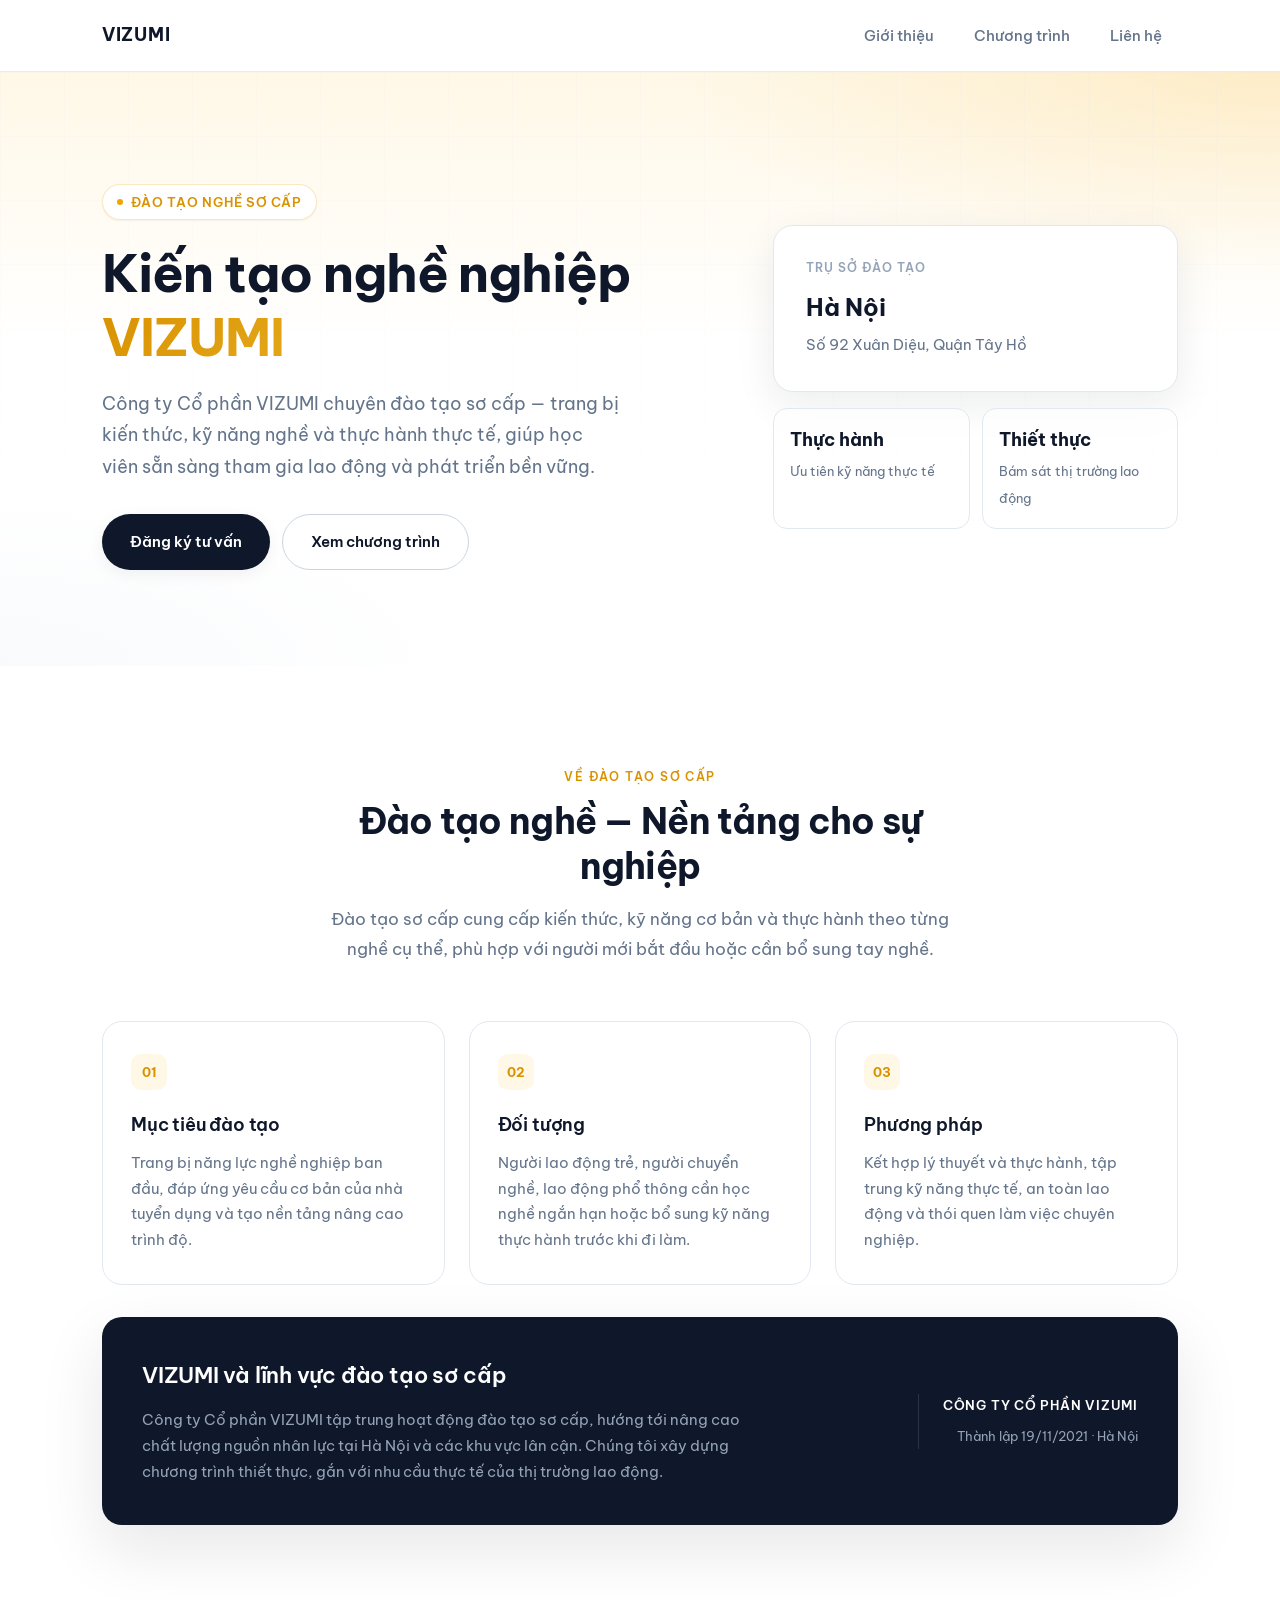
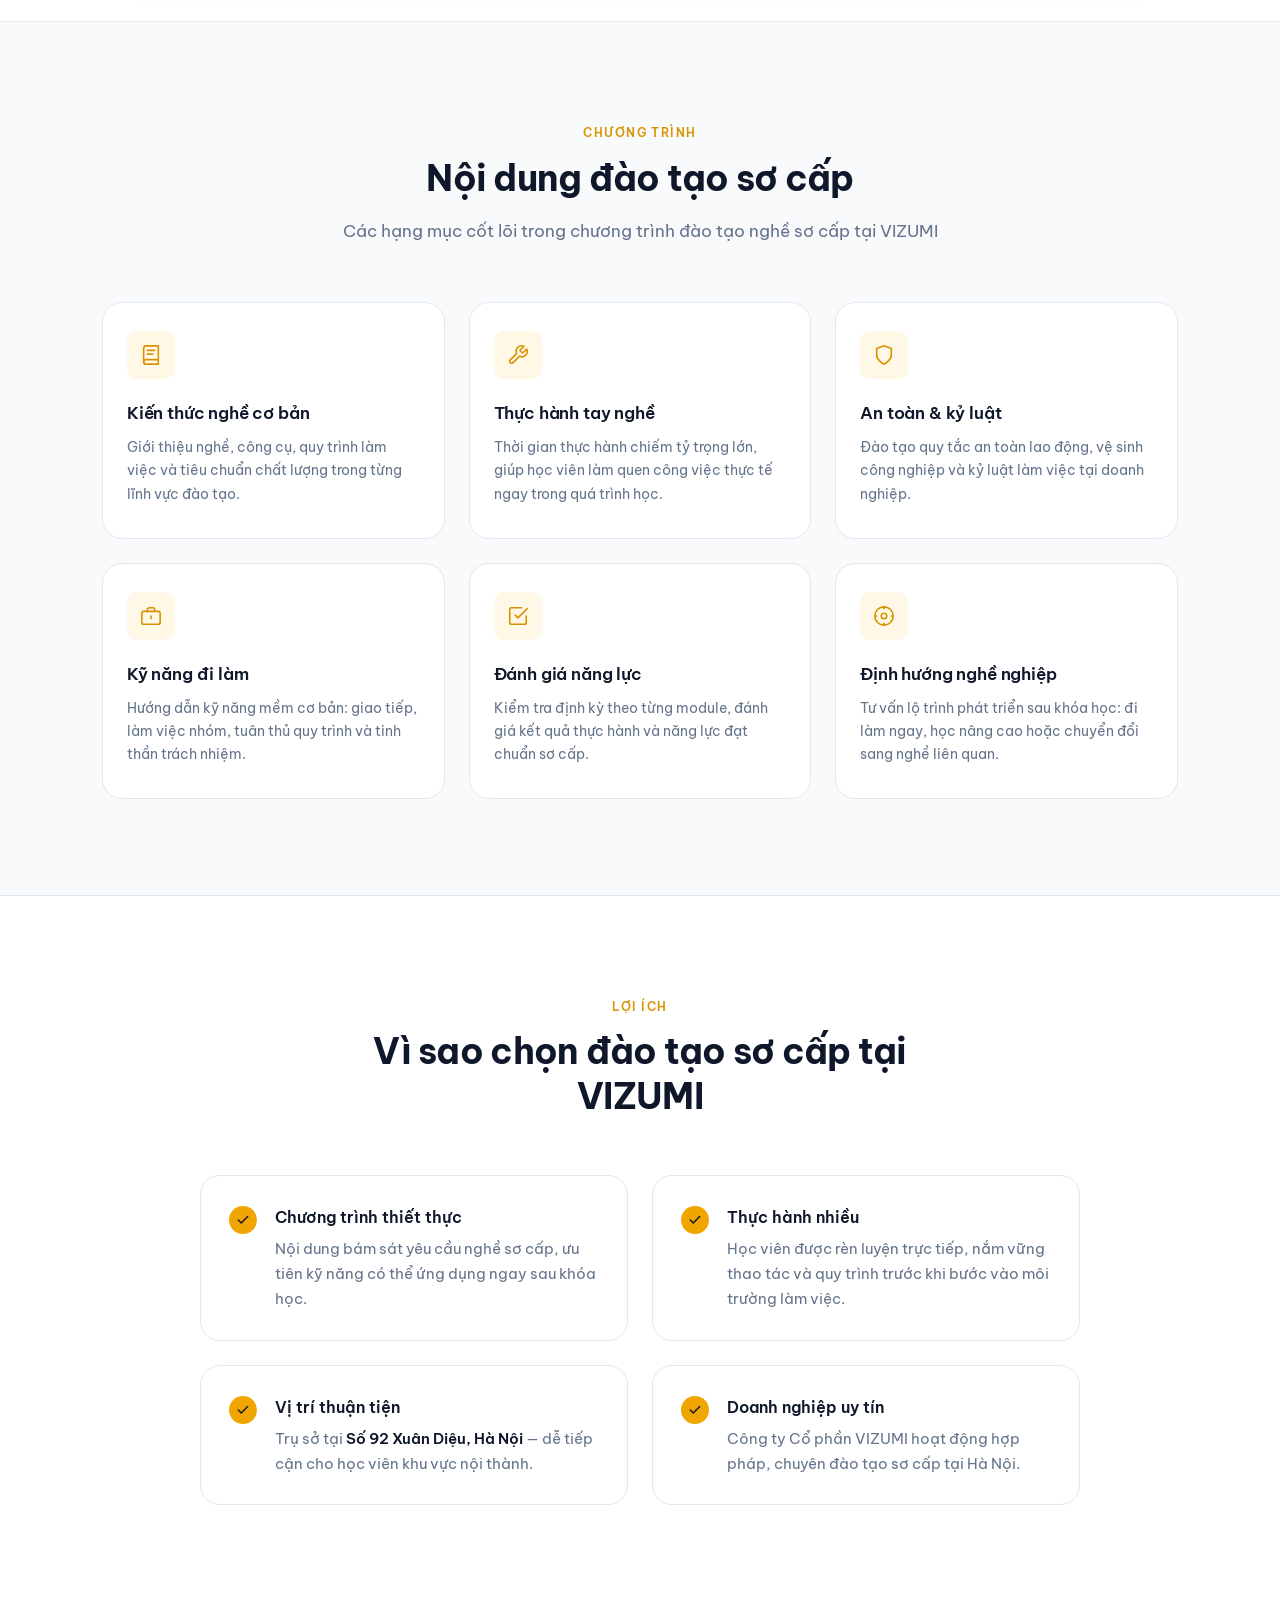
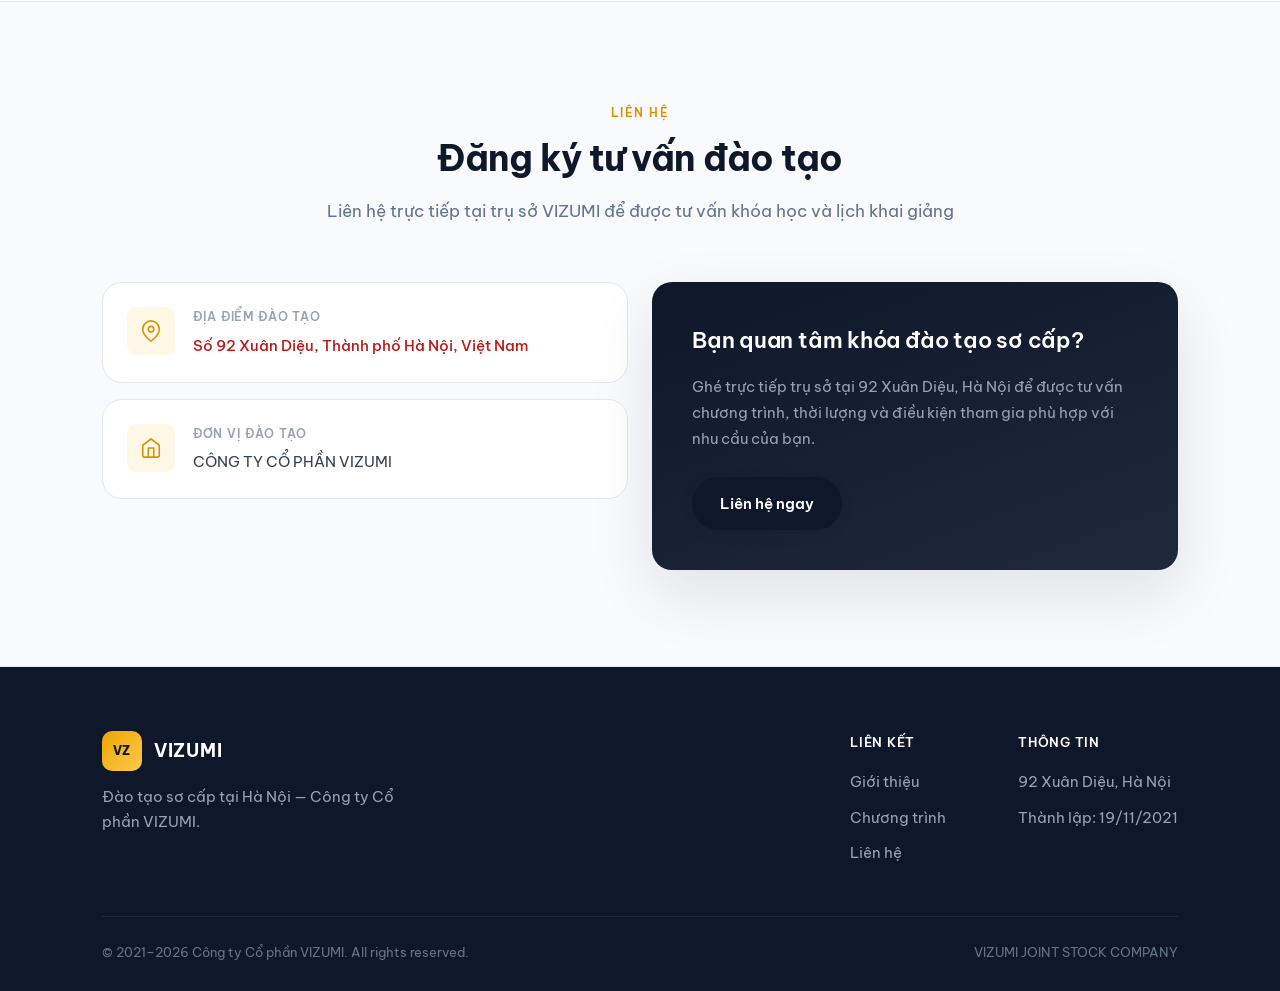
==== index.html @ edff9e30 "feat: Add landing page and 404 page" ====
<!doctype html>
<html lang="vi">
  <head>
    <meta charset="UTF-8" />
    <meta name="viewport" content="width=device-width, initial-scale=1.0" />
    <meta name="description" content="VIZUMI - Đào tạo sơ cấp, trang bị kỹ năng nghề và năng lực lao động tại Hà Nội" />
    <title>VIZUMI — Đào tạo sơ cấp</title>
    <link rel="preconnect" href="https://fonts.googleapis.com" />
    <link rel="preconnect" href="https://fonts.gstatic.com" crossorigin />
    <link
      href="https://fonts.googleapis.com/css2?family=Be+Vietnam+Pro:ital,wght@0,400;0,500;0,600;0,700;1,400&display=swap"
      rel="stylesheet"
    />
    <link rel="stylesheet" href="style.css" />
  </head>
  <body>
    <header class="header">
      <div class="container header__inner">
        <a href="index.html" class="logo"> VIZUMI </a>
        <nav class="nav">
          <a href="#about">Giới thiệu</a>
          <a href="#programs">Chương trình</a>
          <a href="#contact">Liên hệ</a>
        </nav>
      </div>
    </header>

    <section class="hero">
      <div class="container hero__inner">
        <div class="hero__content">
          <span class="hero__badge">Đào tạo nghề sơ cấp</span>
          <h1>
            Kiến tạo nghề nghiệp
            <span>VIZUMI</span>
          </h1>
          <p class="hero__subtitle">
            Công ty Cổ phần VIZUMI chuyên đào tạo sơ cấp — trang bị kiến thức, kỹ năng nghề và thực hành thực tế, giúp
            học viên sẵn sàng tham gia lao động và phát triển bền vững.
          </p>
          <div class="hero__actions">
            <a href="#contact" class="btn btn--primary">Đăng ký tư vấn</a>
            <a href="#programs" class="btn btn--ghost">Xem chương trình</a>
          </div>
        </div>

        <aside class="hero__aside">
          <div class="hero__panel">
            <span class="hero__panel-label">Trụ sở đào tạo</span>
            <span class="hero__panel-value">Hà Nội</span>
            <span class="hero__panel-desc">Số 92 Xuân Diệu, Quận Tây Hồ</span>
          </div>
          <div class="hero__highlights">
            <div class="hero__highlight">
              <strong>Thực hành</strong>
              <span>Ưu tiên kỹ năng thực tế</span>
            </div>
            <div class="hero__highlight">
              <strong>Thiết thực</strong>
              <span>Bám sát thị trường lao động</span>
            </div>
          </div>
        </aside>
      </div>
    </section>

    <section class="section" id="about">
      <div class="container">
        <div class="section__header">
          <span class="section__label">Về đào tạo sơ cấp</span>
          <h2>Đào tạo nghề — Nền tảng cho sự nghiệp</h2>
          <p>
            Đào tạo sơ cấp cung cấp kiến thức, kỹ năng cơ bản và thực hành theo từng nghề cụ thể, phù hợp với người mới
            bắt đầu hoặc cần bổ sung tay nghề.
          </p>
        </div>

        <div class="intro-grid">
          <article class="intro-card">
            <span class="intro-card__num">01</span>
            <h3>Mục tiêu đào tạo</h3>
            <p>
              Trang bị năng lực nghề nghiệp ban đầu, đáp ứng yêu cầu cơ bản của nhà tuyển dụng và tạo nền tảng nâng cao
              trình độ.
            </p>
          </article>
          <article class="intro-card">
            <span class="intro-card__num">02</span>
            <h3>Đối tượng</h3>
            <p>
              Người lao động trẻ, người chuyển nghề, lao động phổ thông cần học nghề ngắn hạn hoặc bổ sung kỹ năng thực
              hành trước khi đi làm.
            </p>
          </article>
          <article class="intro-card">
            <span class="intro-card__num">03</span>
            <h3>Phương pháp</h3>
            <p>
              Kết hợp lý thuyết và thực hành, tập trung kỹ năng thực tế, an toàn lao động và thói quen làm việc chuyên
              nghiệp.
            </p>
          </article>
        </div>

        <div class="about-banner">
          <div class="about-banner__content">
            <h3>VIZUMI và lĩnh vực đào tạo sơ cấp</h3>
            <p>
              Công ty Cổ phần VIZUMI tập trung hoạt động đào tạo sơ cấp, hướng tới nâng cao chất lượng nguồn nhân lực
              tại Hà Nội và các khu vực lân cận. Chúng tôi xây dựng chương trình thiết thực, gắn với nhu cầu thực tế của
              thị trường lao động.
            </p>
          </div>
          <div class="about-banner__tag">
            <strong>CÔNG TY CỔ PHẦN VIZUMI</strong>
            <span>Thành lập 19/11/2021 · Hà Nội</span>
          </div>
        </div>
      </div>
    </section>

    <section class="section section--alt" id="programs">
      <div class="container">
        <div class="section__header">
          <span class="section__label">Chương trình</span>
          <h2>Nội dung đào tạo sơ cấp</h2>
          <p>Các hạng mục cốt lõi trong chương trình đào tạo nghề sơ cấp tại VIZUMI</p>
        </div>

        <div class="programs-grid">
          <article class="program-card">
            <div class="program-card__icon" aria-hidden="true">
              <svg viewBox="0 0 24 24">
                <path d="M4 19.5A2.5 2.5 0 0 1 6.5 17H20" />
                <path d="M6.5 2H20v20H6.5A2.5 2.5 0 0 1 4 19.5v-15A2.5 2.5 0 0 1 6.5 2z" />
                <path d="M8 7h8M8 11h6" />
              </svg>
            </div>
            <h3>Kiến thức nghề cơ bản</h3>
            <p>Giới thiệu nghề, công cụ, quy trình làm việc và tiêu chuẩn chất lượng trong từng lĩnh vực đào tạo.</p>
          </article>
          <article class="program-card">
            <div class="program-card__icon" aria-hidden="true">
              <svg viewBox="0 0 24 24">
                <path
                  d="M14.7 6.3a1 1 0 0 0 0 1.4l1.6 1.6a1 1 0 0 0 1.4 0l3.77-3.77a6 6 0 0 1-7.94 7.94l-6.91 6.91a2.12 2.12 0 0 1-3-3l6.91-6.91a6 6 0 0 1 7.94-7.94l-3.76 3.76z"
                />
              </svg>
            </div>
            <h3>Thực hành tay nghề</h3>
            <p>
              Thời gian thực hành chiếm tỷ trọng lớn, giúp học viên làm quen công việc thực tế ngay trong quá trình học.
            </p>
          </article>
          <article class="program-card">
            <div class="program-card__icon" aria-hidden="true">
              <svg viewBox="0 0 24 24"><path d="M12 22s8-4 8-10V5l-8-3-8 3v7c0 6 8 10 8 10z" /></svg>
            </div>
            <h3>An toàn &amp; kỷ luật</h3>
            <p>Đào tạo quy tắc an toàn lao động, vệ sinh công nghiệp và kỷ luật làm việc tại doanh nghiệp.</p>
          </article>
          <article class="program-card">
            <div class="program-card__icon" aria-hidden="true">
              <svg viewBox="0 0 24 24">
                <rect x="2" y="7" width="20" height="14" rx="2" />
                <path d="M16 7V5a2 2 0 0 0-2-2h-4a2 2 0 0 0-2 2v2" />
                <path d="M12 12v3" />
              </svg>
            </div>
            <h3>Kỹ năng đi làm</h3>
            <p>Hướng dẫn kỹ năng mềm cơ bản: giao tiếp, làm việc nhóm, tuân thủ quy trình và tinh thần trách nhiệm.</p>
          </article>
          <article class="program-card">
            <div class="program-card__icon" aria-hidden="true">
              <svg viewBox="0 0 24 24">
                <path d="M9 11l3 3L22 4" />
                <path d="M21 12v7a2 2 0 0 1-2 2H5a2 2 0 0 1-2-2V5a2 2 0 0 1 2-2h11" />
              </svg>
            </div>
            <h3>Đánh giá năng lực</h3>
            <p>Kiểm tra định kỳ theo từng module, đánh giá kết quả thực hành và năng lực đạt chuẩn sơ cấp.</p>
          </article>
          <article class="program-card">
            <div class="program-card__icon" aria-hidden="true">
              <svg viewBox="0 0 24 24">
                <circle cx="12" cy="12" r="10" />
                <circle cx="12" cy="12" r="3" />
                <path d="M12 2v2M12 20v2M2 12h2M20 12h2" />
              </svg>
            </div>
            <h3>Định hướng nghề nghiệp</h3>
            <p>
              Tư vấn lộ trình phát triển sau khóa học: đi làm ngay, học nâng cao hoặc chuyển đổi sang nghề liên quan.
            </p>
          </article>
        </div>
      </div>
    </section>

    <section class="section" id="why">
      <div class="container">
        <div class="section__header">
          <span class="section__label">Lợi ích</span>
          <h2>Vì sao chọn đào tạo sơ cấp tại VIZUMI</h2>
        </div>

        <div class="benefits-grid">
          <div class="benefit-item">
            <span class="benefit-item__mark" aria-hidden="true">
              <svg viewBox="0 0 24 24"><polyline points="20 6 9 17 4 12" /></svg>
            </span>
            <div>
              <h4>Chương trình thiết thực</h4>
              <p>Nội dung bám sát yêu cầu nghề sơ cấp, ưu tiên kỹ năng có thể ứng dụng ngay sau khóa học.</p>
            </div>
          </div>
          <div class="benefit-item">
            <span class="benefit-item__mark" aria-hidden="true">
              <svg viewBox="0 0 24 24"><polyline points="20 6 9 17 4 12" /></svg>
            </span>
            <div>
              <h4>Thực hành nhiều</h4>
              <p>
                Học viên được rèn luyện trực tiếp, nắm vững thao tác và quy trình trước khi bước vào môi trường làm
                việc.
              </p>
            </div>
          </div>
          <div class="benefit-item">
            <span class="benefit-item__mark" aria-hidden="true">
              <svg viewBox="0 0 24 24"><polyline points="20 6 9 17 4 12" /></svg>
            </span>
            <div>
              <h4>Vị trí thuận tiện</h4>
              <p>Trụ sở tại <strong>Số 92 Xuân Diệu, Hà Nội</strong> — dễ tiếp cận cho học viên khu vực nội thành.</p>
            </div>
          </div>
          <div class="benefit-item">
            <span class="benefit-item__mark" aria-hidden="true">
              <svg viewBox="0 0 24 24"><polyline points="20 6 9 17 4 12" /></svg>
            </span>
            <div>
              <h4>Doanh nghiệp uy tín</h4>
              <p>Công ty Cổ phần VIZUMI hoạt động hợp pháp, chuyên đào tạo sơ cấp tại Hà Nội.</p>
            </div>
          </div>
        </div>
      </div>
    </section>

    <section class="section section--alt" id="contact">
      <div class="container">
        <div class="section__header">
          <span class="section__label">Liên hệ</span>
          <h2>Đăng ký tư vấn đào tạo</h2>
          <p>Liên hệ trực tiếp tại trụ sở VIZUMI để được tư vấn khóa học và lịch khai giảng</p>
        </div>

        <div class="contact-grid">
          <div class="contact-info">
            <div class="contact-item">
              <div class="contact-item__icon" aria-hidden="true">
                <svg viewBox="0 0 24 24">
                  <path d="M21 10c0 7-9 13-9 13s-9-6-9-13a9 9 0 0 1 18 0z" />
                  <circle cx="12" cy="10" r="3" />
                </svg>
              </div>
              <div>
                <h4>Địa điểm đào tạo</h4>
                <p class="highlight">Số 92 Xuân Diệu, Thành phố Hà Nội, Việt Nam</p>
              </div>
            </div>
            <div class="contact-item">
              <div class="contact-item__icon" aria-hidden="true">
                <svg viewBox="0 0 24 24">
                  <path d="M3 9l9-7 9 7v11a2 2 0 0 1-2 2H5a2 2 0 0 1-2-2z" />
                  <polyline points="9 22 9 12 15 12 15 22" />
                </svg>
              </div>
              <div>
                <h4>Đơn vị đào tạo</h4>
                <p>CÔNG TY CỔ PHẦN VIZUMI</p>
              </div>
            </div>
          </div>

          <div class="contact-box">
            <h3>Bạn quan tâm khóa đào tạo sơ cấp?</h3>
            <p>
              Ghé trực tiếp trụ sở tại 92 Xuân Diệu, Hà Nội để được tư vấn chương trình, thời lượng và điều kiện tham
              gia phù hợp với nhu cầu của bạn.
            </p>
            <a href="#contact" class="btn btn--primary">Liên hệ ngay</a>
          </div>
        </div>
      </div>
    </section>

    <footer class="footer">
      <div class="container">
        <div class="footer__inner">
          <div class="footer__brand">
            <a href="index.html" class="logo">
              <span class="logo__icon">VZ</span>
              VIZUMI
            </a>
            <p>Đào tạo sơ cấp tại Hà Nội — Công ty Cổ phần VIZUMI.</p>
          </div>
          <div class="footer__links">
            <div>
              <h4>Liên kết</h4>
              <ul>
                <li><a href="#about">Giới thiệu</a></li>
                <li><a href="#programs">Chương trình</a></li>
                <li><a href="#contact">Liên hệ</a></li>
              </ul>
            </div>
            <div>
              <h4>Thông tin</h4>
              <ul>
                <li>92 Xuân Diệu, Hà Nội</li>
                <li>Thành lập: 19/11/2021</li>
              </ul>
            </div>
          </div>
        </div>
        <div class="footer__bottom">
          <span>&copy; 2021–2026 Công ty Cổ phần VIZUMI. All rights reserved.</span>
          <span>VIZUMI JOINT STOCK COMPANY</span>
        </div>
      </div>
    </footer>
  </body>
</html>
---- style.css ----
/* ===== Design tokens ===== */
*,
*::before,
*::after {
  box-sizing: border-box;
  margin: 0;
  padding: 0;
}

:root {
  --font-sans: "Be Vietnam Pro", system-ui, -apple-system, sans-serif;

  --primary: #f0a500;
  --primary-hover: #d99200;
  --primary-soft: #fff8e7;
  --primary-muted: rgba(240, 165, 0, 0.14);

  --ink: #0f172a;
  --ink-secondary: #334155;
  --ink-muted: #64748b;
  --ink-faint: #94a3b8;

  --surface: #ffffff;
  --surface-alt: #f8fafc;
  --surface-elevated: #ffffff;

  --border: #e2e8f0;
  --border-strong: #cbd5e1;

  --accent: #b91c1c;
  --footer-bg: #0f172a;
  --footer-text: #cbd5e1;

  --shadow-xs: 0 1px 2px rgba(15, 23, 42, 0.05);
  --shadow-sm: 0 4px 16px rgba(15, 23, 42, 0.06);
  --shadow-md: 0 12px 40px rgba(15, 23, 42, 0.08);
  --shadow-lg: 0 24px 64px rgba(15, 23, 42, 0.1);

  --radius-sm: 10px;
  --radius-md: 14px;
  --radius-lg: 20px;
  --radius-full: 999px;

  --max-width: 1140px;
  --header-height: 72px;

  --ease: cubic-bezier(0.4, 0, 0.2, 1);
}

html {
  scroll-behavior: smooth;
  -webkit-font-smoothing: antialiased;
  -moz-osx-font-smoothing: grayscale;
}

body {
  font-family: var(--font-sans);
  font-size: 1rem;
  font-weight: 400;
  line-height: 1.7;
  color: var(--ink-secondary);
  background: var(--surface);
}

a {
  color: inherit;
  text-decoration: none;
}

img {
  max-width: 100%;
  display: block;
}

/* ===== Layout ===== */
.container {
  width: 100%;
  max-width: var(--max-width);
  margin: 0 auto;
  padding: 0 clamp(20px, 4vw, 32px);
}

/* ===== Header ===== */
.header {
  position: sticky;
  top: 0;
  z-index: 100;
  height: var(--header-height);
  background: rgba(255, 255, 255, 0.88);
  backdrop-filter: blur(12px);
  -webkit-backdrop-filter: blur(12px);
  border-bottom: 1px solid rgba(226, 232, 240, 0.8);
}

.header__inner {
  display: flex;
  align-items: center;
  justify-content: space-between;
  height: 100%;
}

.logo {
  display: flex;
  align-items: center;
  gap: 12px;
  font-weight: 700;
  font-size: 1.125rem;
  letter-spacing: 0.04em;
  color: var(--ink);
  transition: opacity 0.2s var(--ease);
}

.logo:hover {
  opacity: 0.85;
}

.logo__icon {
  width: 40px;
  height: 40px;
  background: linear-gradient(135deg, var(--primary) 0%, #ffc94d 100%);
  border-radius: var(--radius-sm);
  display: flex;
  align-items: center;
  justify-content: center;
  font-weight: 800;
  font-size: 0.75rem;
  letter-spacing: 0.02em;
  color: var(--ink);
  box-shadow: var(--shadow-xs);
}

.nav {
  display: flex;
  align-items: center;
  gap: 8px;
}

.nav a {
  font-size: 0.9375rem;
  font-weight: 500;
  color: var(--ink-muted);
  padding: 8px 16px;
  border-radius: var(--radius-full);
  transition: color 0.2s var(--ease), background 0.2s var(--ease);
}

.nav a:hover {
  color: var(--ink);
  background: var(--surface-alt);
}

/* ===== Hero ===== */
.hero {
  position: relative;
  overflow: hidden;
  padding: clamp(64px, 10vw, 112px) 0 clamp(72px, 10vw, 96px);
  background:
    radial-gradient(ellipse 80% 60% at 100% 0%, var(--primary-muted) 0%, transparent 60%),
    radial-gradient(ellipse 50% 40% at 0% 100%, rgba(248, 250, 252, 1) 0%, transparent 70%),
    linear-gradient(180deg, var(--primary-soft) 0%, var(--surface) 45%);
}

.hero::before {
  content: "";
  position: absolute;
  inset: 0;
  background-image:
    linear-gradient(var(--border) 1px, transparent 1px),
    linear-gradient(90deg, var(--border) 1px, transparent 1px);
  background-size: 64px 64px;
  opacity: 0.35;
  mask-image: linear-gradient(180deg, rgba(0, 0, 0, 0.4), transparent 80%);
  pointer-events: none;
}

.hero__inner {
  position: relative;
  display: grid;
  grid-template-columns: 1.2fr 0.8fr;
  gap: clamp(32px, 6vw, 64px);
  align-items: center;
}

.hero__content {
  max-width: 580px;
}

.hero__badge {
  display: inline-flex;
  align-items: center;
  gap: 8px;
  font-size: 0.8125rem;
  font-weight: 600;
  letter-spacing: 0.06em;
  text-transform: uppercase;
  color: var(--primary-hover);
  background: var(--surface);
  border: 1px solid rgba(240, 165, 0, 0.25);
  padding: 6px 14px;
  border-radius: var(--radius-full);
  margin-bottom: 24px;
  box-shadow: var(--shadow-xs);
}

.hero__badge::before {
  content: "";
  width: 6px;
  height: 6px;
  border-radius: 50%;
  background: var(--primary);
}

.hero h1 {
  font-size: clamp(2rem, 5vw, 3.25rem);
  font-weight: 700;
  line-height: 1.15;
  letter-spacing: -0.02em;
  color: var(--ink);
  margin-bottom: 20px;
}

.hero h1 span {
  display: block;
  background: linear-gradient(135deg, var(--primary-hover) 0%, #f5c842 100%);
  -webkit-background-clip: text;
  background-clip: text;
  -webkit-text-fill-color: transparent;
  margin-top: 4px;
}

.hero__subtitle {
  font-size: clamp(1rem, 2vw, 1.125rem);
  color: var(--ink-muted);
  line-height: 1.75;
  margin-bottom: 32px;
  max-width: 520px;
}

.hero__actions {
  display: flex;
  flex-wrap: wrap;
  gap: 12px;
}

.hero__aside {
  display: flex;
  flex-direction: column;
  gap: 16px;
}

.hero__panel {
  background: var(--surface);
  border: 1px solid var(--border);
  border-radius: var(--radius-lg);
  padding: clamp(24px, 4vw, 32px);
  box-shadow: var(--shadow-md);
}

.hero__panel-label {
  display: block;
  font-size: 0.75rem;
  font-weight: 600;
  letter-spacing: 0.08em;
  text-transform: uppercase;
  color: var(--ink-faint);
  margin-bottom: 8px;
}

.hero__panel-value {
  display: block;
  font-size: 1.5rem;
  font-weight: 700;
  letter-spacing: -0.01em;
  color: var(--ink);
  margin-bottom: 4px;
}

.hero__panel-desc {
  font-size: 0.9375rem;
  color: var(--ink-muted);
}

.hero__highlights {
  display: grid;
  grid-template-columns: 1fr 1fr;
  gap: 12px;
}

.hero__highlight {
  background: rgba(255, 255, 255, 0.7);
  border: 1px solid var(--border);
  border-radius: var(--radius-md);
  padding: 16px;
}

.hero__highlight strong {
  display: block;
  font-size: 1.125rem;
  font-weight: 700;
  color: var(--ink);
  margin-bottom: 2px;
}

.hero__highlight span {
  font-size: 0.8125rem;
  color: var(--ink-muted);
}

/* ===== Buttons ===== */
.btn {
  display: inline-flex;
  align-items: center;
  justify-content: center;
  gap: 8px;
  font-family: var(--font-sans);
  font-weight: 600;
  font-size: 0.9375rem;
  padding: 14px 28px;
  border-radius: var(--radius-full);
  border: none;
  cursor: pointer;
  transition: transform 0.2s var(--ease), box-shadow 0.2s var(--ease), background 0.2s var(--ease);
}

.btn--primary {
  background: var(--ink);
  color: var(--surface);
  box-shadow: var(--shadow-sm);
}

.btn--primary:hover {
  background: #1e293b;
  transform: translateY(-2px);
  box-shadow: var(--shadow-md);
}

.btn--ghost {
  background: var(--surface);
  color: var(--ink);
  border: 1px solid var(--border-strong);
}

.btn--ghost:hover {
  border-color: var(--ink-faint);
  background: var(--surface-alt);
}

.btn--outline {
  background: transparent;
  color: var(--ink);
  border: 1.5px solid var(--border-strong);
}

.btn--outline:hover {
  border-color: var(--primary);
  background: var(--primary-soft);
}

/* ===== Sections ===== */
.section {
  padding: clamp(64px, 10vw, 96px) 0;
}

.section--alt {
  background: var(--surface-alt);
  border-top: 1px solid var(--border);
  border-bottom: 1px solid var(--border);
}

.section__header {
  text-align: center;
  margin-bottom: clamp(40px, 6vw, 56px);
  max-width: 640px;
  margin-left: auto;
  margin-right: auto;
}

.section__label {
  display: inline-block;
  font-size: 0.75rem;
  font-weight: 600;
  letter-spacing: 0.12em;
  text-transform: uppercase;
  color: var(--primary-hover);
  margin-bottom: 12px;
}

.section__header h2 {
  font-size: clamp(1.625rem, 3.5vw, 2.25rem);
  font-weight: 700;
  letter-spacing: -0.02em;
  line-height: 1.25;
  color: var(--ink);
  margin-bottom: 16px;
}

.section__header p {
  font-size: 1.0625rem;
  color: var(--ink-muted);
  line-height: 1.75;
}

/* ===== Intro cards ===== */
.intro-grid {
  display: grid;
  grid-template-columns: repeat(3, 1fr);
  gap: 24px;
  margin-bottom: 32px;
}

.intro-card {
  position: relative;
  background: var(--surface);
  border: 1px solid var(--border);
  border-radius: var(--radius-lg);
  padding: 32px 28px;
  transition: transform 0.25s var(--ease), box-shadow 0.25s var(--ease), border-color 0.25s var(--ease);
}

.intro-card:hover {
  transform: translateY(-4px);
  box-shadow: var(--shadow-md);
  border-color: rgba(240, 165, 0, 0.3);
}

.intro-card__num {
  display: inline-flex;
  align-items: center;
  justify-content: center;
  width: 36px;
  height: 36px;
  font-size: 0.8125rem;
  font-weight: 700;
  color: var(--primary-hover);
  background: var(--primary-soft);
  border-radius: var(--radius-sm);
  margin-bottom: 20px;
}

.intro-card h3 {
  font-size: 1.125rem;
  font-weight: 600;
  color: var(--ink);
  margin-bottom: 10px;
  letter-spacing: -0.01em;
}

.intro-card p {
  font-size: 0.9375rem;
  color: var(--ink-muted);
  line-height: 1.7;
}

.about-banner {
  display: flex;
  gap: clamp(24px, 4vw, 48px);
  align-items: center;
  justify-content: space-between;
  background: var(--ink);
  color: var(--footer-text);
  border-radius: var(--radius-lg);
  padding: clamp(28px, 5vw, 40px);
  box-shadow: var(--shadow-lg);
}

.about-banner__content h3 {
  font-size: clamp(1.125rem, 2vw, 1.375rem);
  font-weight: 600;
  color: var(--surface);
  margin-bottom: 12px;
  letter-spacing: -0.01em;
}

.about-banner__content p {
  font-size: 0.9375rem;
  color: var(--ink-faint);
  line-height: 1.75;
  max-width: 600px;
}

.about-banner__tag {
  flex-shrink: 0;
  text-align: right;
  padding-left: 24px;
  border-left: 1px solid rgba(255, 255, 255, 0.12);
}

.about-banner__tag strong {
  display: block;
  font-size: 0.8125rem;
  font-weight: 600;
  letter-spacing: 0.06em;
  color: var(--surface);
  margin-bottom: 6px;
}

.about-banner__tag span {
  font-size: 0.8125rem;
  color: var(--ink-faint);
}

/* ===== Program cards ===== */
.programs-grid {
  display: grid;
  grid-template-columns: repeat(3, 1fr);
  gap: 24px;
}

.program-card {
  position: relative;
  background: var(--surface);
  border: 1px solid var(--border);
  border-radius: var(--radius-lg);
  padding: 28px 24px 32px;
  transition: transform 0.25s var(--ease), box-shadow 0.25s var(--ease);
  overflow: hidden;
}

.program-card::before {
  content: "";
  position: absolute;
  top: 0;
  left: 0;
  right: 0;
  height: 3px;
  background: linear-gradient(90deg, var(--primary), #ffc94d);
  opacity: 0;
  transition: opacity 0.25s var(--ease);
}

.program-card:hover {
  transform: translateY(-4px);
  box-shadow: var(--shadow-md);
}

.program-card:hover::before {
  opacity: 1;
}

.program-card__icon {
  width: 48px;
  height: 48px;
  display: flex;
  align-items: center;
  justify-content: center;
  background: var(--primary-soft);
  border-radius: var(--radius-sm);
  margin-bottom: 20px;
  color: var(--primary-hover);
}

.program-card__icon svg {
  width: 22px;
  height: 22px;
  stroke: currentColor;
  fill: none;
  stroke-width: 1.75;
  stroke-linecap: round;
  stroke-linejoin: round;
}

.program-card h3 {
  font-size: 1.0625rem;
  font-weight: 600;
  color: var(--ink);
  margin-bottom: 8px;
  letter-spacing: -0.01em;
}

.program-card p {
  font-size: 0.875rem;
  color: var(--ink-muted);
  line-height: 1.65;
}

/* ===== Benefits ===== */
.benefits-grid {
  display: grid;
  grid-template-columns: repeat(2, 1fr);
  gap: 24px;
  max-width: 880px;
  margin: 0 auto;
}

.benefit-item {
  display: flex;
  gap: 18px;
  align-items: flex-start;
  padding: 28px;
  background: var(--surface);
  border: 1px solid var(--border);
  border-radius: var(--radius-lg);
  transition: box-shadow 0.25s var(--ease);
}

.benefit-item:hover {
  box-shadow: var(--shadow-sm);
}

.benefit-item__mark {
  width: 28px;
  height: 28px;
  background: var(--primary);
  border-radius: 50%;
  display: flex;
  align-items: center;
  justify-content: center;
  flex-shrink: 0;
  margin-top: 2px;
}

.benefit-item__mark svg {
  width: 14px;
  height: 14px;
  stroke: var(--ink);
  fill: none;
  stroke-width: 2.5;
  stroke-linecap: round;
  stroke-linejoin: round;
}

.benefit-item h4 {
  font-size: 1rem;
  font-weight: 600;
  color: var(--ink);
  margin-bottom: 6px;
}

.benefit-item p {
  font-size: 0.9375rem;
  color: var(--ink-muted);
  line-height: 1.65;
}

.benefit-item strong {
  color: var(--ink);
  font-weight: 600;
}

/* ===== Contact ===== */
.contact-grid {
  display: grid;
  grid-template-columns: 1fr 1fr;
  gap: 24px;
  align-items: stretch;
}

.contact-info {
  display: flex;
  flex-direction: column;
  gap: 16px;
}

.contact-item {
  display: flex;
  gap: 18px;
  align-items: flex-start;
  padding: 24px;
  background: var(--surface);
  border: 1px solid var(--border);
  border-radius: var(--radius-lg);
}

.contact-item__icon {
  width: 48px;
  height: 48px;
  background: var(--primary-soft);
  border-radius: var(--radius-sm);
  display: flex;
  align-items: center;
  justify-content: center;
  flex-shrink: 0;
  color: var(--primary-hover);
}

.contact-item__icon svg {
  width: 22px;
  height: 22px;
  stroke: currentColor;
  fill: none;
  stroke-width: 1.75;
  stroke-linecap: round;
  stroke-linejoin: round;
}

.contact-item h4 {
  font-size: 0.75rem;
  font-weight: 600;
  letter-spacing: 0.06em;
  text-transform: uppercase;
  color: var(--ink-faint);
  margin-bottom: 6px;
}

.contact-item p {
  font-size: 0.9375rem;
  color: var(--ink-secondary);
  line-height: 1.6;
}

.contact-item p.highlight {
  color: var(--accent);
  font-weight: 500;
}

.contact-box {
  background: linear-gradient(160deg, var(--ink) 0%, #1e293b 100%);
  border-radius: var(--radius-lg);
  padding: clamp(28px, 4vw, 40px);
  color: var(--footer-text);
  box-shadow: var(--shadow-lg);
  display: flex;
  flex-direction: column;
  justify-content: center;
}

.contact-box h3 {
  font-size: clamp(1.125rem, 2vw, 1.375rem);
  font-weight: 600;
  color: var(--surface);
  margin-bottom: 14px;
  letter-spacing: -0.01em;
}

.contact-box p {
  font-size: 0.9375rem;
  color: var(--ink-faint);
  line-height: 1.75;
}

.contact-box .btn {
  margin-top: 24px;
  align-self: flex-start;
}

/* ===== Footer ===== */
.footer {
  background: var(--footer-bg);
  color: var(--footer-text);
  padding: clamp(48px, 8vw, 64px) 0 28px;
}

.footer__inner {
  display: flex;
  flex-wrap: wrap;
  justify-content: space-between;
  gap: 40px;
  margin-bottom: 40px;
}

.footer__brand .logo {
  color: var(--surface);
  margin-bottom: 14px;
}

.footer__brand p {
  font-size: 0.9375rem;
  color: var(--ink-faint);
  max-width: 300px;
  line-height: 1.65;
}

.footer__links {
  display: flex;
  gap: clamp(32px, 6vw, 72px);
}

.footer__links h4 {
  color: var(--surface);
  font-size: 0.8125rem;
  font-weight: 600;
  letter-spacing: 0.06em;
  text-transform: uppercase;
  margin-bottom: 16px;
}

.footer__links ul {
  list-style: none;
}

.footer__links li {
  margin-bottom: 10px;
  font-size: 0.9375rem;
  color: var(--ink-faint);
}

.footer__links a {
  transition: color 0.2s var(--ease);
}

.footer__links a:hover {
  color: var(--primary);
}

.footer__bottom {
  border-top: 1px solid rgba(255, 255, 255, 0.08);
  padding-top: 24px;
  display: flex;
  flex-wrap: wrap;
  justify-content: space-between;
  gap: 12px;
  font-size: 0.8125rem;
  color: #64748b;
}

/* ===== 404 ===== */
.page-404 {
  min-height: 100vh;
  display: flex;
  flex-direction: column;
}

.page-404__main {
  flex: 1;
  display: flex;
  align-items: center;
  justify-content: center;
  padding: 48px 24px;
  background:
    radial-gradient(ellipse 60% 50% at 50% 0%, var(--primary-muted) 0%, transparent 70%),
    var(--surface-alt);
}

.page-404__content {
  text-align: center;
  max-width: 440px;
}

.page-404__code {
  font-size: clamp(5rem, 18vw, 7.5rem);
  font-weight: 800;
  line-height: 1;
  letter-spacing: -0.04em;
  background: linear-gradient(135deg, var(--primary-hover), #ffc94d);
  -webkit-background-clip: text;
  background-clip: text;
  -webkit-text-fill-color: transparent;
  margin-bottom: 12px;
}

.page-404__title {
  font-size: clamp(1.25rem, 3vw, 1.5rem);
  font-weight: 700;
  color: var(--ink);
  margin-bottom: 12px;
  letter-spacing: -0.01em;
}

.page-404__desc {
  color: var(--ink-muted);
  margin-bottom: 32px;
  font-size: 0.9375rem;
  line-height: 1.7;
}

.page-404__actions {
  display: flex;
  flex-wrap: wrap;
  justify-content: center;
  gap: 12px;
}

/* ===== Responsive ===== */
@media (max-width: 960px) {
  .programs-grid {
    grid-template-columns: repeat(2, 1fr);
  }
}

@media (max-width: 768px) {
  .hero__inner {
    grid-template-columns: 1fr;
  }

  .hero__aside {
    order: -1;
  }

  .hero__highlights {
    grid-template-columns: 1fr 1fr;
  }

  .intro-grid {
    grid-template-columns: 1fr;
  }

  .about-banner {
    flex-direction: column;
    text-align: center;
  }

  .about-banner__tag {
    text-align: center;
    padding-left: 0;
    border-left: none;
    padding-top: 20px;
    border-top: 1px solid rgba(255, 255, 255, 0.12);
    width: 100%;
  }

  .programs-grid,
  .benefits-grid,
  .contact-grid {
    grid-template-columns: 1fr;
  }

  .footer__links {
    gap: 32px;
  }
}

@media (max-width: 480px) {
  .nav {
    gap: 0;
  }

  .nav a {
    padding: 8px 10px;
    font-size: 0.875rem;
  }

  .hero__highlights {
    grid-template-columns: 1fr;
  }

  .hero__actions {
    flex-direction: column;
  }

  .hero__actions .btn {
    width: 100%;
  }
}
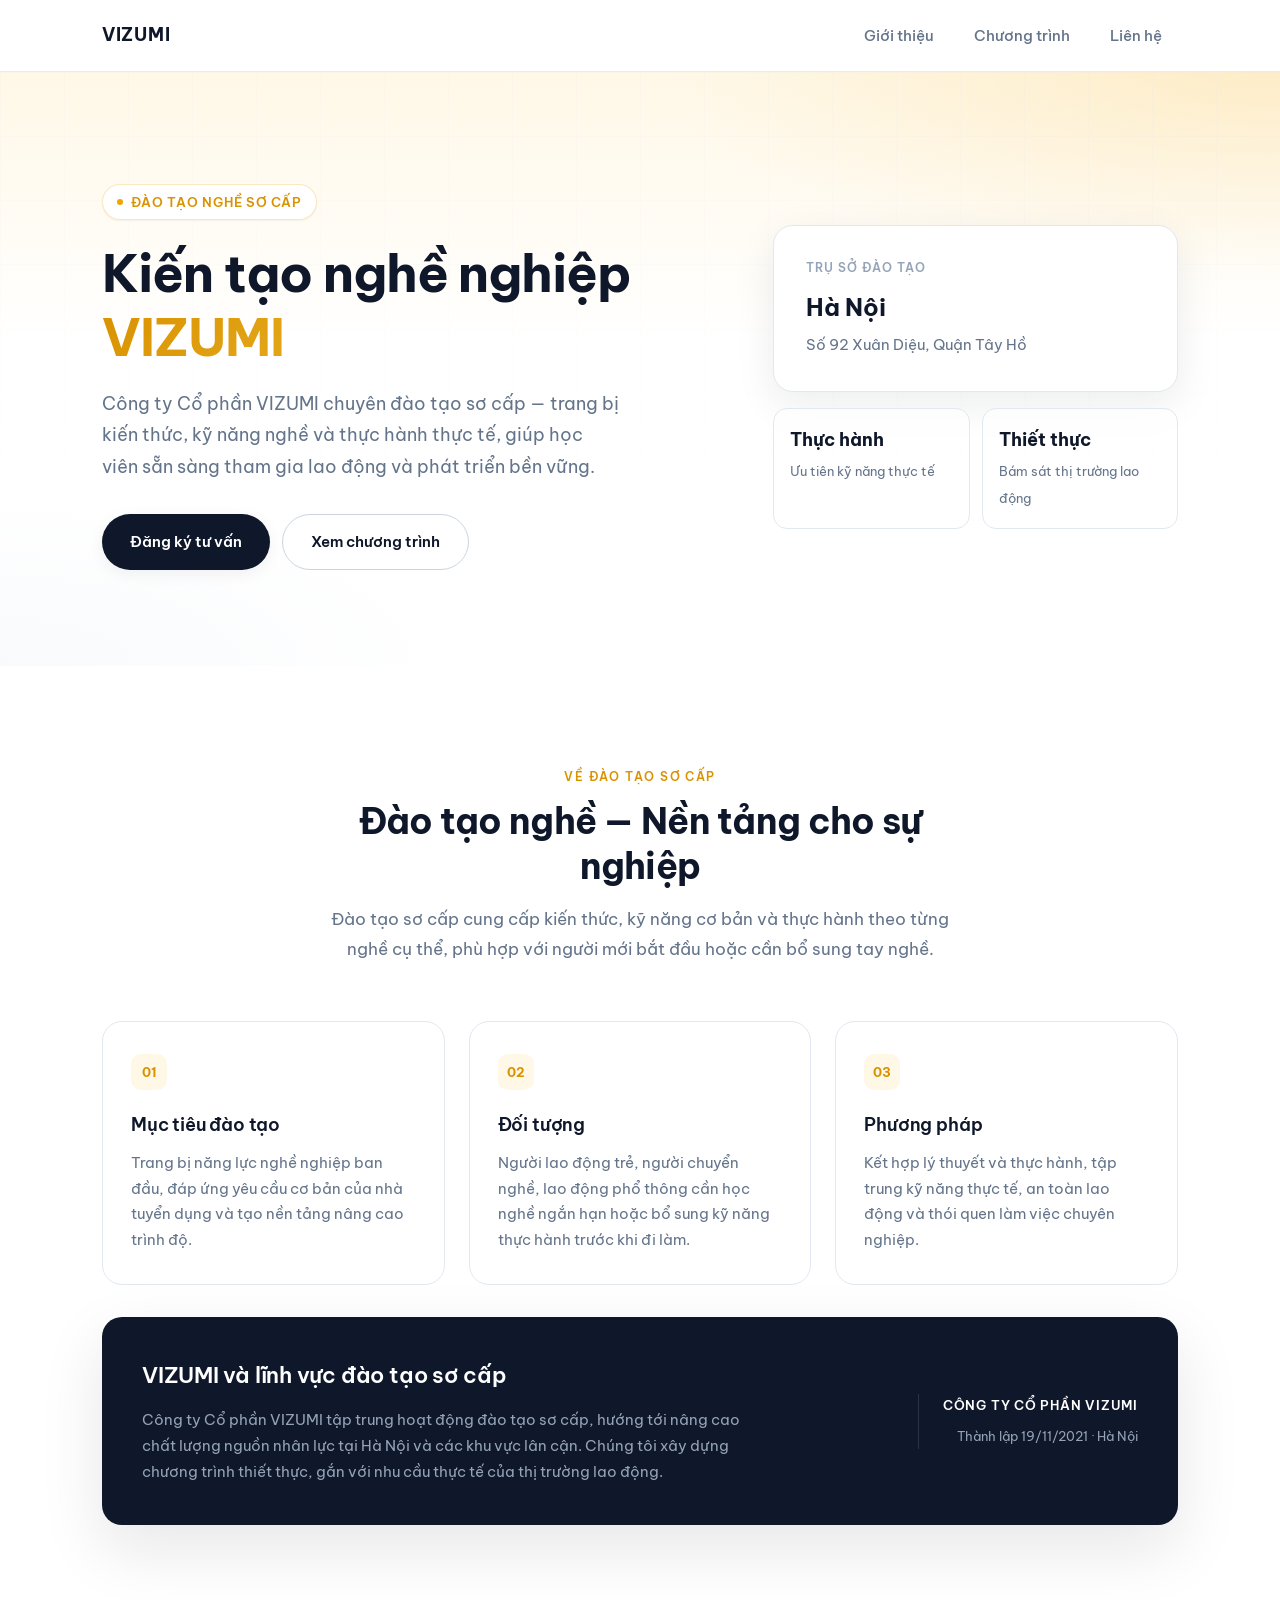
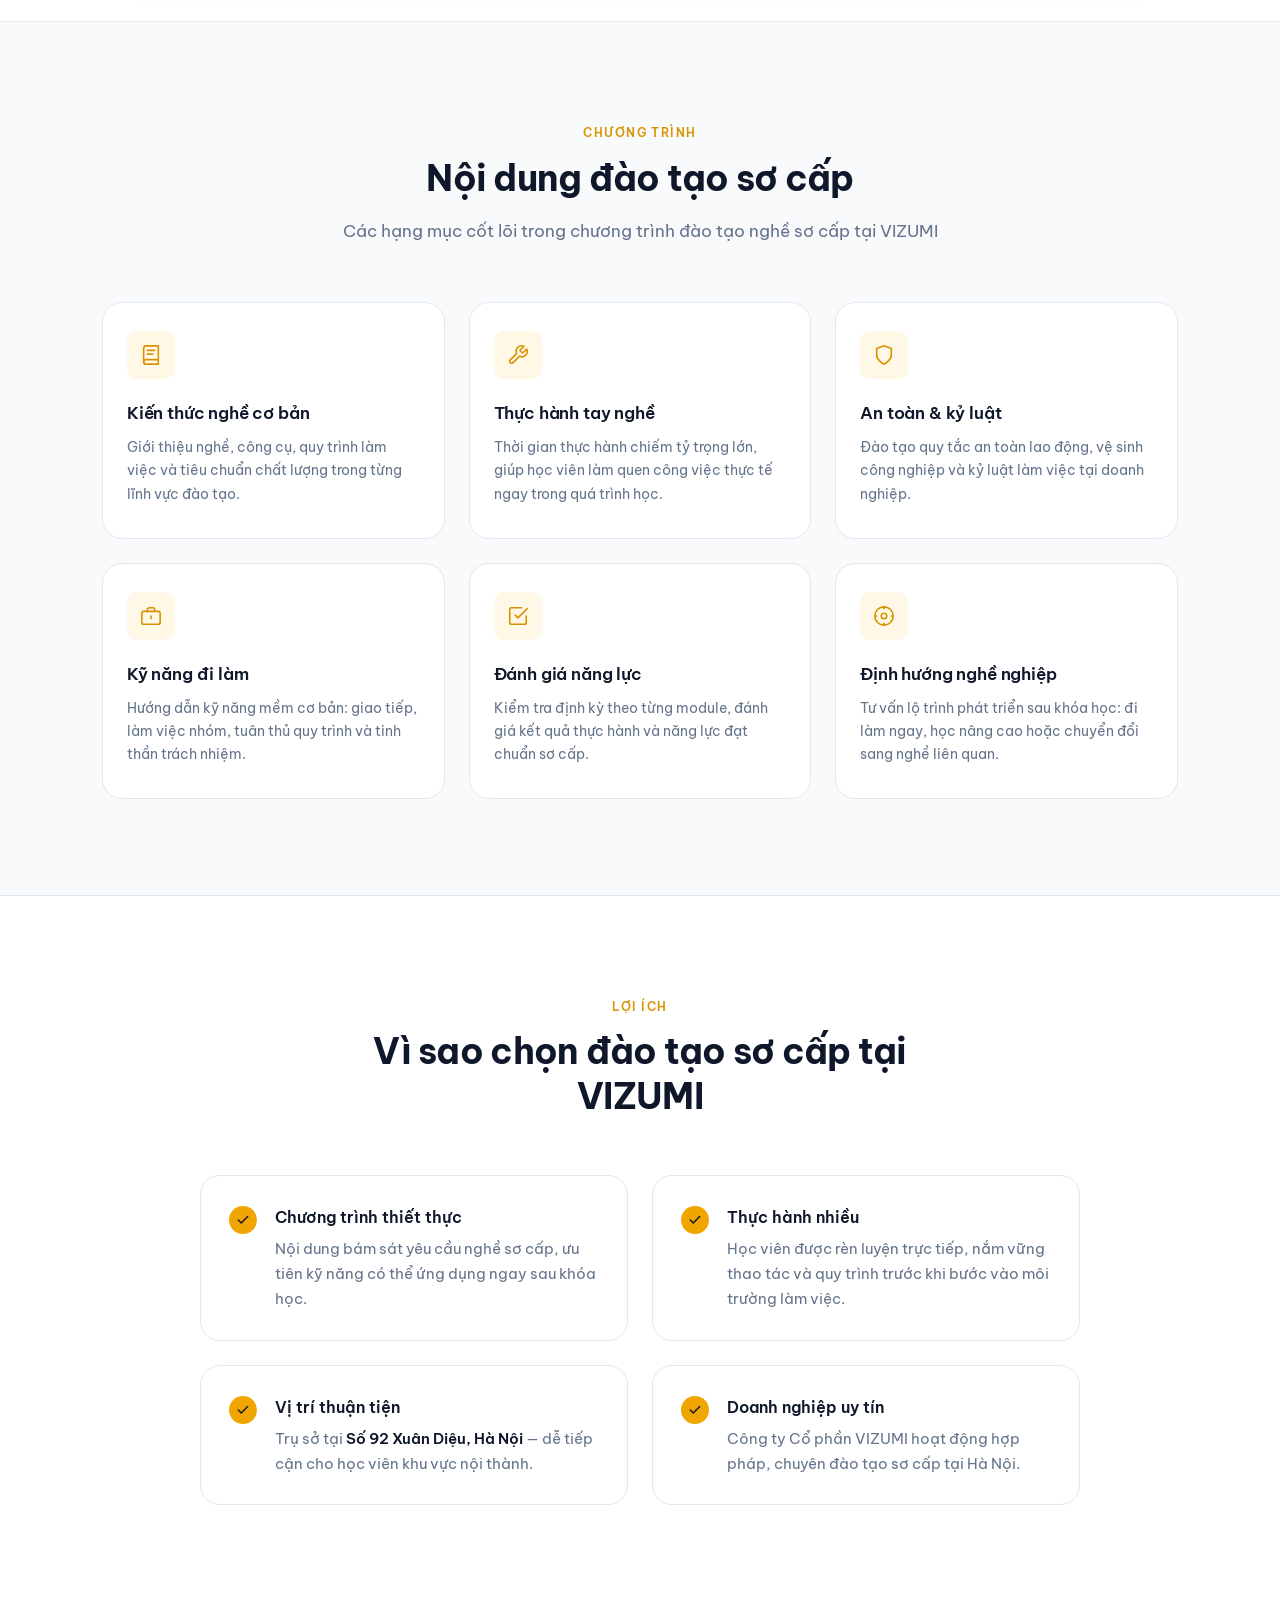
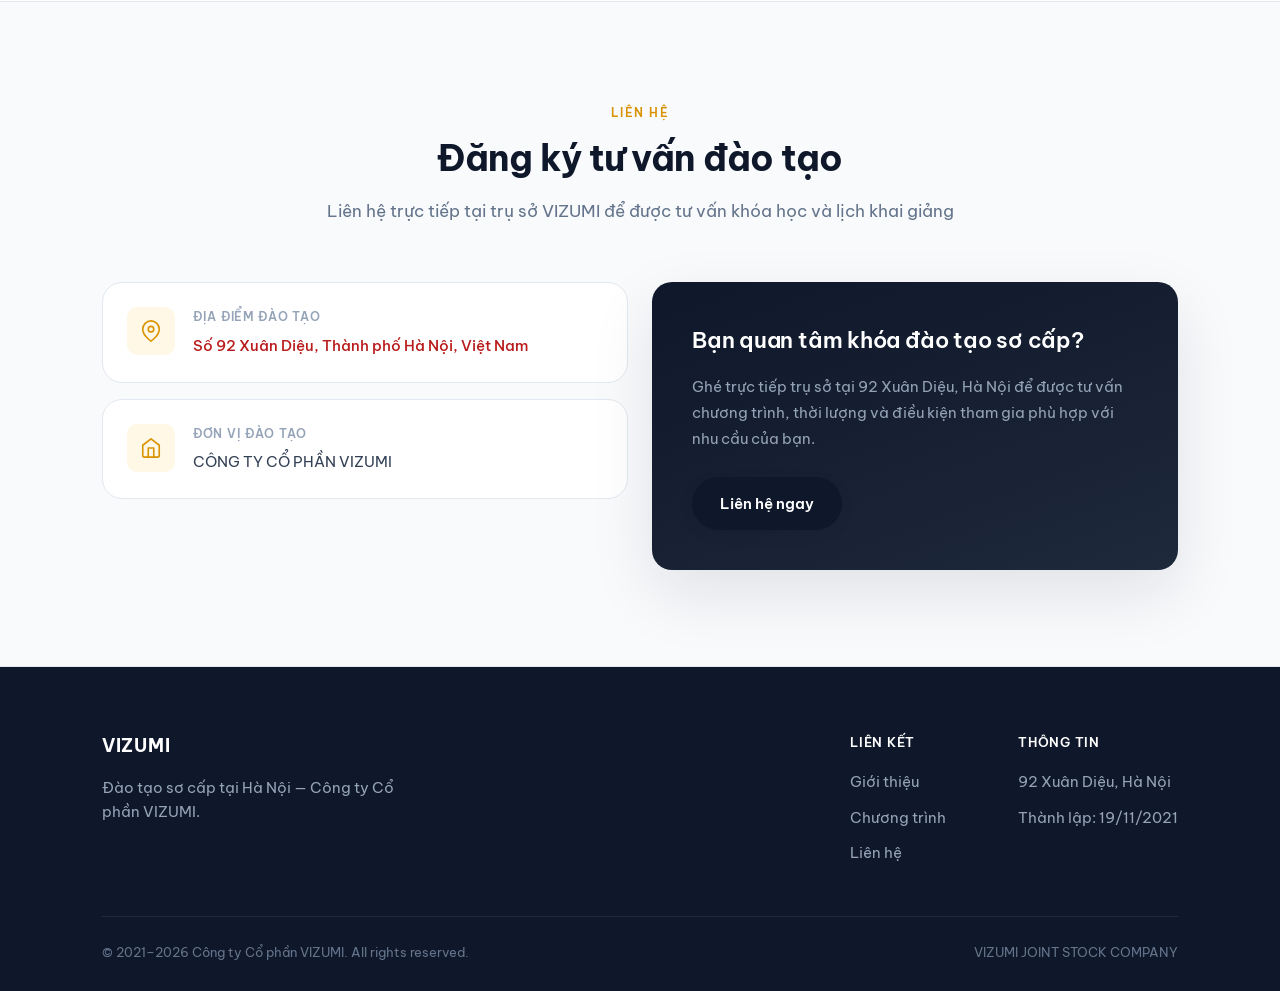
==== commit 763e77f3: "fix: update giao diện" ====
--- a/index.html
+++ b/index.html
@@ -299,10 +299,7 @@
       <div class="container">
         <div class="footer__inner">
           <div class="footer__brand">
-            <a href="index.html" class="logo">
-              <span class="logo__icon">VZ</span>
-              VIZUMI
-            </a>
+            <a href="index.html" class="logo"> VIZUMI </a>
             <p>Đào tạo sơ cấp tại Hà Nội — Công ty Cổ phần VIZUMI.</p>
           </div>
           <div class="footer__links">
